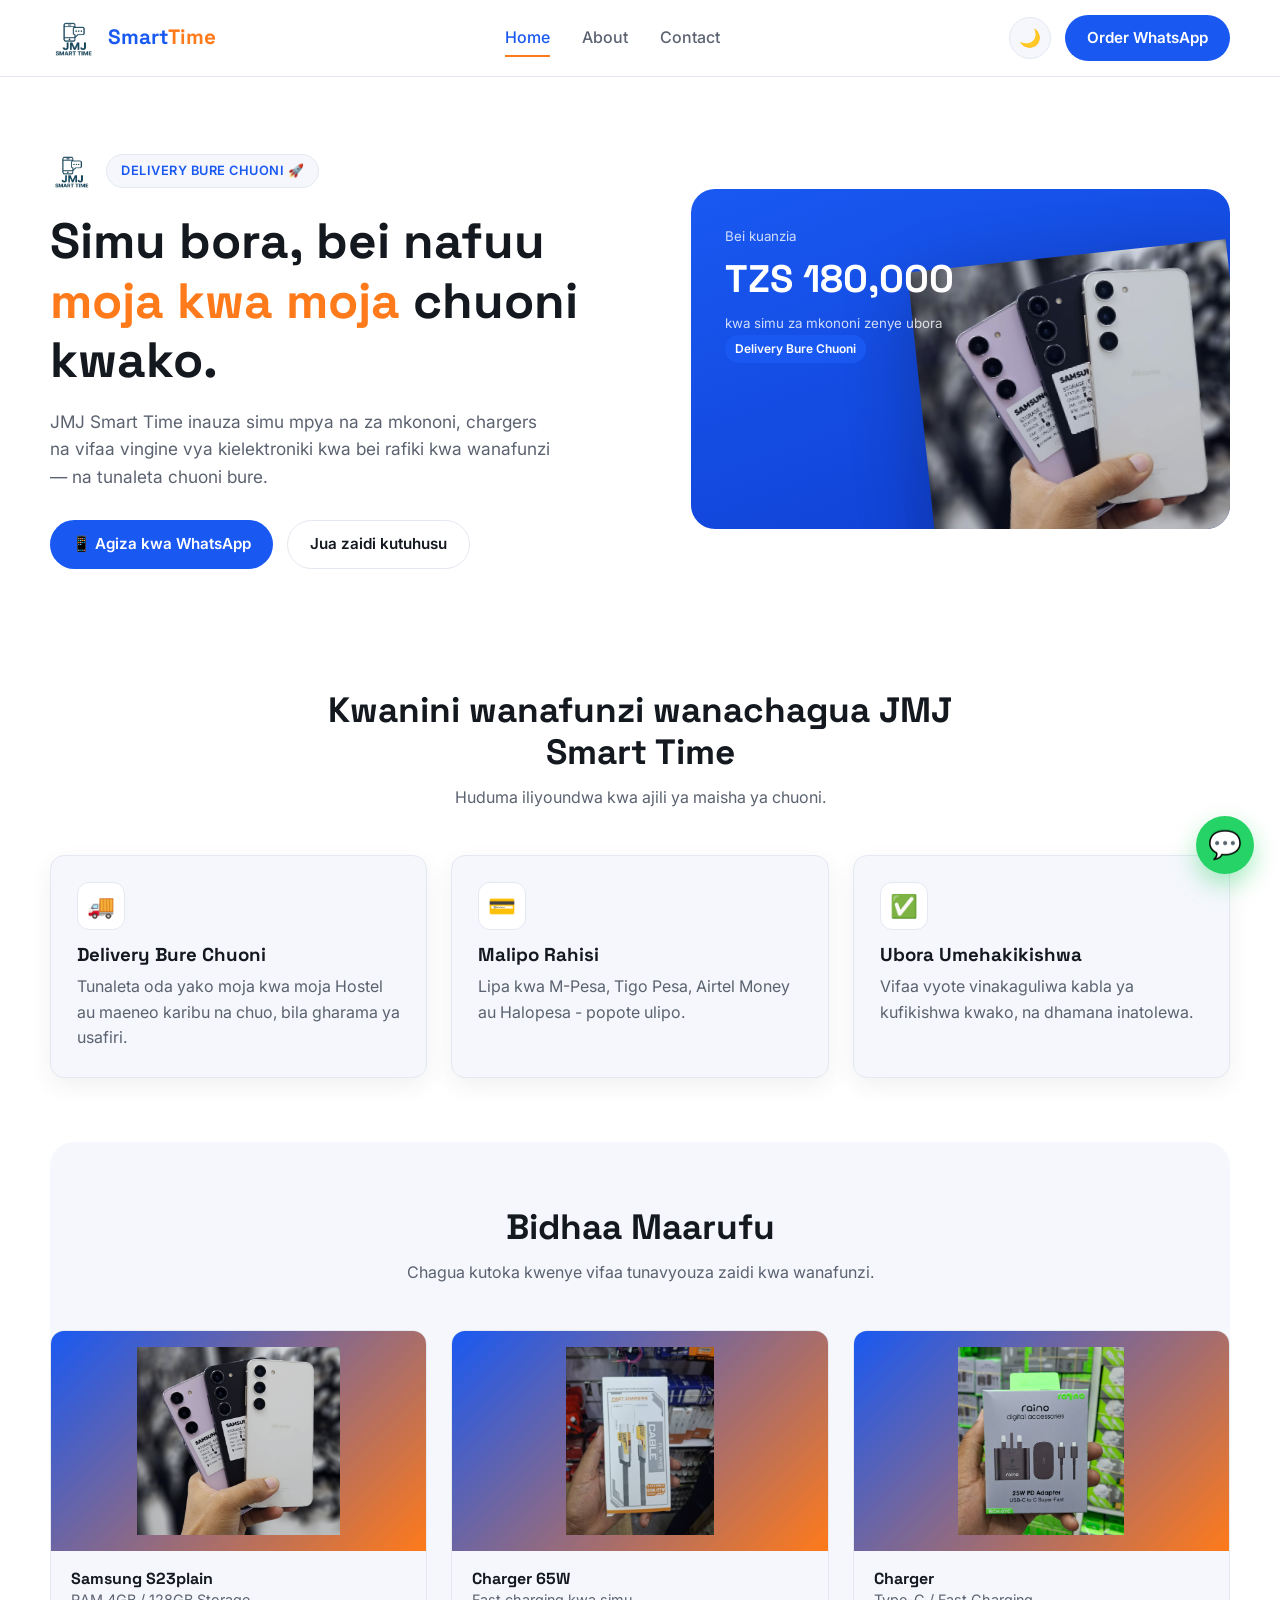
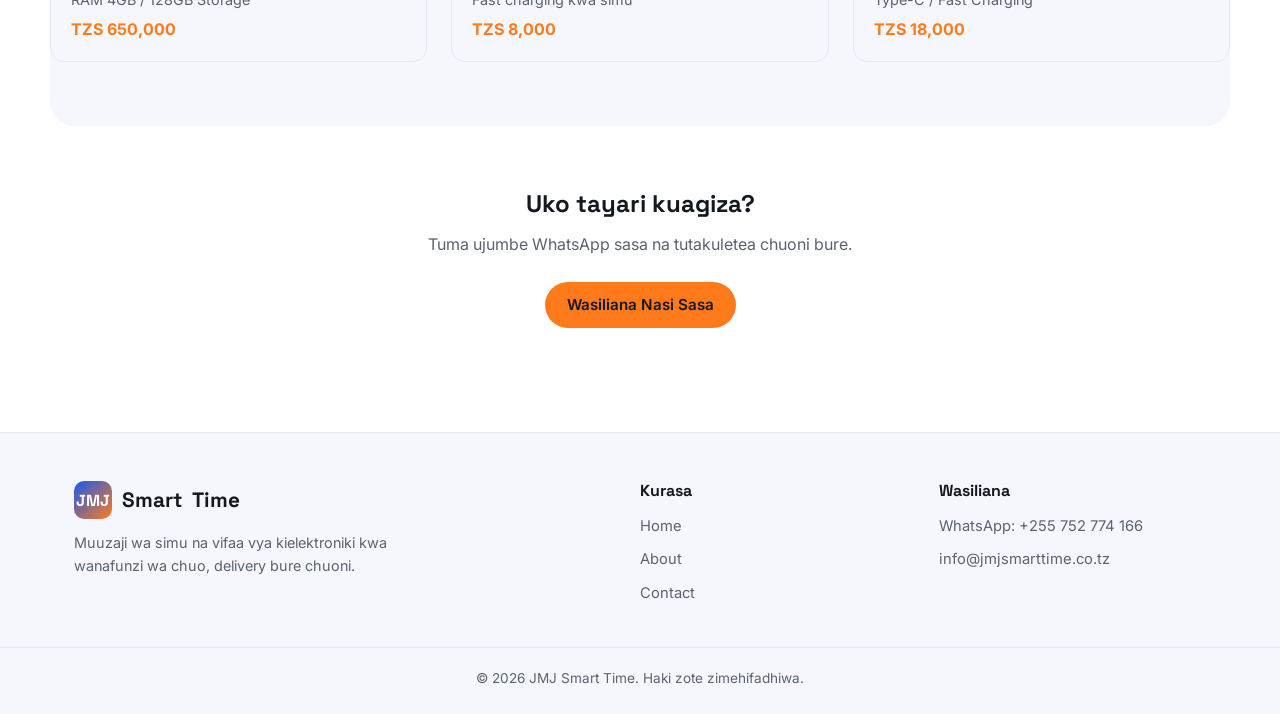
==== index.html @ 33f587fa "Initial commit - JMJ Smart Time website" ====
<!DOCTYPE html>
<html lang="sw">
<head>
<meta charset="UTF-8">
<meta name="viewport" content="width=device-width, initial-scale=1.0">
<title>JMJ Smart Time | Simu na Vifaa vya Kielektroniki - Chuo</title>
<meta name="description" content="JMJ Smart Time - muuzaji wa simu na vifaa vya kielektroniki kwa wanafunzi wa chuo. Delivery bure chuoni.">
<link rel="stylesheet" href="css/style.css">
</head>
<body>

<!-- ===== HEADER ===== -->
<header class="site-header">
  <div class="container nav">
    <a href="index.html" class="logo">
      <img src="images/logo/logo.png" alt="JMJ Smart Time logo" class="brand-logo">
      <span class="logo-text">Smart<span>Time</span></span>
    </a>

    <nav class="nav-links" id="navLinks">
      <a href="index.html" class="active">Home</a>
      <a href="about.html">About</a>
      <a href="contact.html">Contact</a>
    </nav>

    <div class="nav-actions">
      <button class="theme-toggle" id="themeToggle" aria-label="Badilisha mwonekano">🌙</button>
      <a href="https://wa.me/255752774166" target="_blank" class="btn btn-primary">Order WhatsApp</a>
      <button class="burger" id="burgerBtn" aria-label="Menu">
        <span></span><span></span><span></span>
      </button>
    </div>
  </div>
</header>

<!-- ===== HERO ===== -->
<section class="hero container">
  <div>
    <div class="hero-brand-wrap">
      <img src="images/logo/logo.png" alt="JMJ Smart Time logo" class="hero-brand-logo">
      <span class="eyebrow">Delivery bure chuoni 🚀</span>
    </div>
    <h1>Simu bora, bei nafuu <span class="accent-text">moja kwa moja</span> chuoni kwako.</h1>
    <p>JMJ Smart Time inauza simu mpya na za mkononi, chargers na vifaa vingine vya kielektroniki kwa bei rafiki kwa wanafunzi — na tunaleta chuoni bure.</p>
    <div class="hero-cta">
      <a href="https://wa.me/255752774166" target="_blank" class="btn btn-primary">📱 Agiza kwa WhatsApp</a>
      <a href="about.html" class="btn btn-outline">Jua zaidi kutuhusu</a>
    </div>
  </div>

  <div class="hero-visual">
    <img src="images/samsung-s23plain.png" alt="Samsung S23plain" class="hero-phone-image">
    <div class="hero-visual-content">
      <div>
        <small>Bei kuanzia</small>
        <div class="hero-price">TZS 180,000</div>
        <small>kwa simu za mkononi zenye ubora</small>
      </div>
      <div>
        <span class="badge">Delivery Bure Chuoni</span>
      </div>
    </div>
  </div>
</section>

<!-- ===== KWANINI SISI ===== -->
<section class="section container">
  <div class="section-head">
    <h2>Kwanini wanafunzi wanachagua JMJ Smart Time</h2>
    <p>Huduma iliyoundwa kwa ajili ya maisha ya chuoni.</p>
  </div>

  <div class="grid-3">
    <div class="card">
      <div class="feature-icon">🚚</div>
      <h3>Delivery Bure Chuoni</h3>
      <p style="color:var(--text-soft); margin-top:8px;">Tunaleta oda yako moja kwa moja Hostel au maeneo karibu na chuo, bila gharama ya usafiri.</p>
    </div>
    <div class="card">
      <div class="feature-icon">💳</div>
      <h3>Malipo Rahisi</h3>
      <p style="color:var(--text-soft); margin-top:8px;">Lipa kwa M-Pesa, Tigo Pesa, Airtel Money au Halopesa - popote ulipo.</p>
    </div>
    <div class="card">
      <div class="feature-icon">✅</div>
      <h3>Ubora Umehakikishwa</h3>
      <p style="color:var(--text-soft); margin-top:8px;">Vifaa vyote vinakaguliwa kabla ya kufikishwa kwako, na dhamana inatolewa.</p>
    </div>
  </div>
</section>

<!-- ===== BIDHAA MAALUM ===== -->
<section class="section container" style="background:var(--surface); border-radius:24px;">
  <div class="section-head">
    <h2>Bidhaa Maarufu</h2>
    <p>Chagua kutoka kwenye vifaa tunavyouza zaidi kwa wanafunzi.</p>
  </div>

  <div class="grid-3">
    <div class="product-card">
      <div class="product-thumb"><img src="images/samsung-s23plain.png" alt="Samsung S23plain"></div>
      <div class="product-info">
        <h4>Samsung S23plain</h4>
        <p style="color:var(--text-soft); font-size:.9rem;">RAM 4GB / 128GB Storage</p>
        <div class="price">TZS 650,000</div>
      </div>
    </div>
    <div class="product-card">
      <div class="product-thumb"><img src="images/charger-65w.png" alt="Charger 65W"></div>
      <div class="product-info">
        <h4>Charger 65W</h4>
        <p style="color:var(--text-soft); font-size:.9rem;">Fast charging kwa simu</p>
        <div class="price">TZS 8,000</div>
      </div>
    </div>
    <div class="product-card">
      <div class="product-thumb"><img src="images/charger-18000.png" alt="Charger 18,000"></div>
      <div class="product-info">
        <h4>Charger</h4>
        <p style="color:var(--text-soft); font-size:.9rem;">Type-C / Fast Charging</p>
        <div class="price">TZS 18,000</div>
      </div>
    </div>
  </div>
</section>

<!-- ===== CTA ===== -->
<section class="section container" style="text-align:center;">
  <h2 style="margin-bottom:14px;">Uko tayari kuagiza?</h2>
  <p style="color:var(--text-soft); margin-bottom:24px;">Tuma ujumbe WhatsApp sasa na tutakuletea chuoni bure.</p>
  <a href="https://wa.me/255752774166" target="_blank" class="btn btn-accent">Wasiliana Nasi Sasa</a>
</section>

<!-- ===== FOOTER ===== -->
<footer class="site-footer">
  <div class="container footer-grid">
    <div>
      <div class="logo" style="margin-bottom:12px;">
        <span class="logo-badge">JMJ</span> Smart<span>Time</span>
      </div>
      <p style="color:var(--text-soft); font-size:.9rem; max-width:36ch;">Muuzaji wa simu na vifaa vya kielektroniki kwa wanafunzi wa chuo, delivery bure chuoni.</p>
    </div>
    <div>
      <h4>Kurasa</h4>
      <a href="index.html">Home</a>
      <a href="about.html">About</a>
      <a href="contact.html">Contact</a>
    </div>
    <div>
      <h4>Wasiliana</h4>
      <a href="https://wa.me/255752774166" target="_blank">WhatsApp: +255 752 774 166</a>
      <a href="mailto:info@jmjsmarttime.co.tz">info@jmjsmarttime.co.tz</a>
    </div>
  </div>
  <div class="footer-bottom">&copy; 2026 JMJ Smart Time. Haki zote zimehifadhiwa.</div>
</footer>

<a href="https://wa.me/255752774166" target="_blank" class="whatsapp-float" aria-label="Wasiliana WhatsApp">💬</a>

<script src="js/main.js"></script>
</body>
</html>
---- css/style.css ----
/* =====================================================
   JMJ SMART TIME — Stylesheet kuu
   ===================================================== */

@import url('https://fonts.googleapis.com/css2?family=Space+Grotesk:wght@500;600;700&family=Inter:wght@400;500;600&display=swap');

:root{
  /* --- Light mode (default) --- */
  --bg: #FFFFFF;
  --surface: #F5F7FC;
  --text: #14181F;
  --text-soft: #5B6270;
  --primary: #1959F2;
  --accent: #FF7A1A;
  --border: #E4E8F1;
  --card-shadow: 0 8px 24px rgba(20,24,31,0.06);
  --radius: 14px;
}

[data-theme="dark"]{
  --bg: #14181F;
  --surface: #1C212B;
  --text: #F5F7FC;
  --text-soft: #A6ACB9;
  --primary: #5B87FF;
  --accent: #FFC93C;
  --border: #2A303C;
  --card-shadow: 0 8px 24px rgba(0,0,0,0.35);
}

*{ box-sizing: border-box; margin:0; padding:0; }

html{ scroll-behavior: smooth; }

body{
  background: var(--bg);
  color: var(--text);
  font-family: 'Inter', sans-serif;
  line-height: 1.6;
  transition: background .3s ease, color .3s ease;
}

h1,h2,h3,h4{
  font-family: 'Space Grotesk', sans-serif;
  line-height: 1.2;
  color: var(--text);
}

a{ text-decoration:none; color: inherit; }
img{ max-width:100%; display:block; }
ul{ list-style:none; }

.container{
  width:100%;
  max-width: 1180px;
  margin: 0 auto;
  padding: 0 24px;
}

/* ---------- Header / Nav ---------- */
.site-header{
  position: sticky;
  top:0;
  z-index: 50;
  background: var(--bg);
  border-bottom: 1px solid var(--border);
}

.nav{
  display:flex;
  align-items:center;
  justify-content: space-between;
  padding: 14px 0;
}

.logo{
  display:flex;
  align-items:center;
  gap:10px;
  font-family:'Space Grotesk', sans-serif;
  font-weight:700;
  font-size:1.3rem;
}

.brand-logo{
  width:48px;
  height:48px;
  object-fit:contain;
  display:block;
}

.logo-text{ color: var(--primary); }
.logo-text span{ color: var(--accent); }

.logo-badge{
  width:38px; height:38px;
  border-radius:10px;
  background: linear-gradient(135deg, var(--primary), var(--accent));
  display:flex; align-items:center; justify-content:center;
  color:#fff; font-weight:700; font-size:1rem;
}

.nav-links{
  display:flex;
  gap: 32px;
  font-weight:500;
}

.nav-links a{
  position:relative;
  color: var(--text-soft);
  transition: color .2s ease;
}
.nav-links a:hover, .nav-links a.active{ color: var(--primary); }
.nav-links a.active::after{
  content:"";
  position:absolute;
  left:0; bottom:-6px;
  width:100%; height:2px;
  background: var(--accent);
}

.nav-actions{ display:flex; align-items:center; gap:14px; }

.theme-toggle{
  width:42px; height:42px;
  border-radius: 50%;
  border:1px solid var(--border);
  background: var(--surface);
  cursor:pointer;
  display:flex; align-items:center; justify-content:center;
  font-size:1.1rem;
}

.burger{
  display:none;
  flex-direction:column;
  gap:5px;
  cursor:pointer;
  background:none; border:none;
}
.burger span{ width:24px; height:2px; background: var(--text); display:block; }

.btn{
  display:inline-flex;
  align-items:center;
  gap:8px;
  padding: 11px 22px;
  border-radius: 999px;
  font-weight:600;
  font-size:.95rem;
  border: none;
  cursor:pointer;
  transition: transform .15s ease, box-shadow .15s ease;
}
.btn:hover{ transform: translateY(-2px); }

.btn-primary{ background: var(--primary); color:#fff; }
.btn-primary:hover{ box-shadow: 0 10px 24px rgba(25,89,242,0.35); }

.btn-accent{ background: var(--accent); color:#14181F; }
.btn-accent:hover{ box-shadow: 0 10px 24px rgba(255,122,26,0.35); }

.btn-outline{
  background: transparent;
  border: 1.5px solid var(--border);
  color: var(--text);
}

/* ---------- Hero ---------- */
.hero{
  padding: 72px 0 56px;
  display:grid;
  grid-template-columns: 1.1fr 1fr;
  gap: 48px;
  align-items:center;
}

.hero-brand-wrap{
  display:flex;
  align-items:center;
  gap:12px;
  margin-bottom: 18px;
  flex-wrap:wrap;
}

.hero-brand-logo{
  width:44px;
  height:44px;
  object-fit:contain;
  display:block;
}

.eyebrow{
  display:inline-block;
  padding: 6px 14px;
  border-radius: 999px;
  background: var(--surface);
  border:1px solid var(--border);
  color: var(--primary);
  font-weight:600;
  font-size:.8rem;
  letter-spacing:.04em;
  text-transform:uppercase;
  margin-bottom: 0;
}

.hero h1{
  font-size: clamp(2rem, 4vw, 3.1rem);
  margin-bottom: 18px;
}
.hero h1 .accent-text{ color: var(--accent); }

.hero p{
  color: var(--text-soft);
  font-size: 1.08rem;
  max-width: 46ch;
  margin-bottom: 30px;
}

.hero-cta{ display:flex; gap:14px; flex-wrap:wrap; }

.hero-visual{
  position:relative;
  background: linear-gradient(160deg, var(--primary) 0%, #0F3ED1 100%);
  border-radius: 24px;
  padding: 34px;
  color:#fff;
  min-height: 340px;
  display:flex;
  flex-direction:column;
  justify-content:space-between;
  overflow:hidden;
}
.hero-visual-content{
  position:relative;
  z-index:2;
  display:flex;
  flex-direction:column;
  justify-content:space-between;
  min-height:100%;
}
.hero-phone-image{
  position:absolute;
  right:-12px;
  bottom:-22px;
  width:min(74%, 320px);
  max-width:320px;
  opacity:.96;
  pointer-events:none;
  z-index:1;
  filter: drop-shadow(0 22px 40px rgba(0,0,0,0.28));
  transform: rotate(-6deg);
}
.hero-visual::after{
  content:"";
  position:absolute;
  right:-40px; bottom:-40px;
  width:180px; height:180px;
  background: var(--accent);
  border-radius:50%;
  opacity:.25;
}
.hero-price{
  font-family:'Space Grotesk', sans-serif;
  font-size: 2.4rem;
  font-weight:700;
}
.hero-visual small{ opacity:.8; }

/* ---------- Sections ---------- */
.section{ padding: 64px 0; }
.section-head{ text-align:center; max-width: 640px; margin: 0 auto 44px; }
.section-head h2{ font-size: clamp(1.6rem, 3vw, 2.2rem); margin-bottom: 12px; }
.section-head p{ color: var(--text-soft); }

.grid-3{
  display:grid;
  grid-template-columns: repeat(3, 1fr);
  gap: 24px;
}

.card{
  background: var(--surface);
  border: 1px solid var(--border);
  border-radius: var(--radius);
  padding: 26px;
  box-shadow: var(--card-shadow);
}

.product-card{
  background: var(--surface);
  border:1px solid var(--border);
  border-radius: var(--radius);
  overflow:hidden;
  transition: transform .2s ease;
}
.product-card:hover{ transform: translateY(-6px); }
.product-thumb{
  height: 220px;
  background: linear-gradient(135deg, var(--primary), var(--accent));
  display:flex; align-items:center; justify-content:center;
  padding: 16px;
  overflow:hidden;
}
.product-thumb img{
  width: 100%;
  height: 100%;
  object-fit: contain;
  display:block;
  border-radius: 10px;
}
.product-info{ padding: 18px 20px; }
.product-info .price{ color: var(--accent); font-weight:700; margin-top:6px; }

.badge{
  display:inline-block;
  font-size:.75rem;
  font-weight:600;
  padding:4px 10px;
  border-radius:999px;
  background: var(--primary);
  color:#fff;
}

/* Feature icon boxes */
.feature-icon{
  width:48px; height:48px;
  border-radius:12px;
  background: var(--bg);
  border:1px solid var(--border);
  display:flex; align-items:center; justify-content:center;
  font-size:1.4rem;
  margin-bottom: 14px;
}

/* ---------- About page ---------- */
.about-hero{ padding: 56px 0 20px; text-align:center; }
.about-hero p{ color: var(--text-soft); max-width: 60ch; margin: 14px auto 0; }

.values{ display:grid; grid-template-columns: repeat(4,1fr); gap:20px; }

.timeline{ max-width: 720px; margin: 0 auto; }
.timeline-item{
  display:flex; gap:20px;
  padding: 20px 0;
  border-bottom: 1px solid var(--border);
}
.timeline-year{
  font-family:'Space Grotesk', sans-serif;
  color: var(--primary); font-weight:700; min-width: 80px;
}

/* ---------- Contact page ---------- */
.contact-wrap{
  display:grid;
  grid-template-columns: 1fr 1fr;
  gap: 44px;
  align-items:start;
}

.form-group{ margin-bottom: 18px; }
.form-group label{ display:block; font-weight:600; margin-bottom:6px; font-size:.92rem; }
.form-group input, .form-group textarea{
  width:100%;
  padding: 12px 14px;
  border-radius: 10px;
  border:1px solid var(--border);
  background: var(--surface);
  color: var(--text);
  font-family:'Inter', sans-serif;
  font-size:.95rem;
}
.form-group textarea{ min-height: 120px; resize: vertical; }

.contact-info-item{
  display:flex; gap:14px; align-items:flex-start;
  padding: 16px 0;
  border-bottom: 1px solid var(--border);
}

/* ---------- Footer ---------- */
.site-footer{
  background: var(--surface);
  border-top: 1px solid var(--border);
  padding: 48px 0 24px;
  margin-top: 40px;
}
.footer-grid{
  display:grid;
  grid-template-columns: 2fr 1fr 1fr;
  gap: 32px;
  margin-bottom: 32px;
}
.footer-grid h4{ margin-bottom: 14px; font-size:1rem; }
.footer-grid a{ color: var(--text-soft); display:block; margin-bottom:10px; font-size:.92rem; }
.footer-grid a:hover{ color: var(--primary); }
.footer-bottom{
  text-align:center;
  color: var(--text-soft);
  font-size:.85rem;
  padding-top: 20px;
  border-top: 1px solid var(--border);
}

/* ---------- WhatsApp floating button ---------- */
.whatsapp-float{
  position: fixed;
  bottom: 26px;
  right: 26px;
  width: 58px; height: 58px;
  border-radius: 50%;
  background: #25D366;
  display:flex; align-items:center; justify-content:center;
  color:#fff;
  font-size: 1.7rem;
  box-shadow: 0 10px 24px rgba(37,211,102,.4);
  z-index: 60;
  animation: pulse 2.4s infinite;
}
@keyframes pulse{
  0%{ box-shadow: 0 0 0 0 rgba(37,211,102,.5); }
  70%{ box-shadow: 0 0 0 14px rgba(37,211,102,0); }
  100%{ box-shadow: 0 0 0 0 rgba(37,211,102,0); }
}

/* ---------- Responsive ---------- */
@media (max-width: 900px){
  .hero{ grid-template-columns: 1fr; }
  .grid-3{ grid-template-columns: repeat(2,1fr); }
  .values{ grid-template-columns: repeat(2,1fr); }
  .contact-wrap{ grid-template-columns: 1fr; }
  .footer-grid{ grid-template-columns: 1fr 1fr; }
}

@media (max-width: 640px){
  .nav-links{
    position:absolute;
    top:100%; left:0; right:0;
    background: var(--bg);
    border-bottom: 1px solid var(--border);
    flex-direction:column;
    padding: 18px 24px;
    gap: 18px;
    display:none;
  }
  .nav-links.open{ display:flex; }
  .burger{ display:flex; }
  .grid-3{ grid-template-columns: 1fr; }
  .values{ grid-template-columns: 1fr; }
  .footer-grid{ grid-template-columns: 1fr; }
  .hero-cta .btn{ flex:1; justify-content:center; }
}
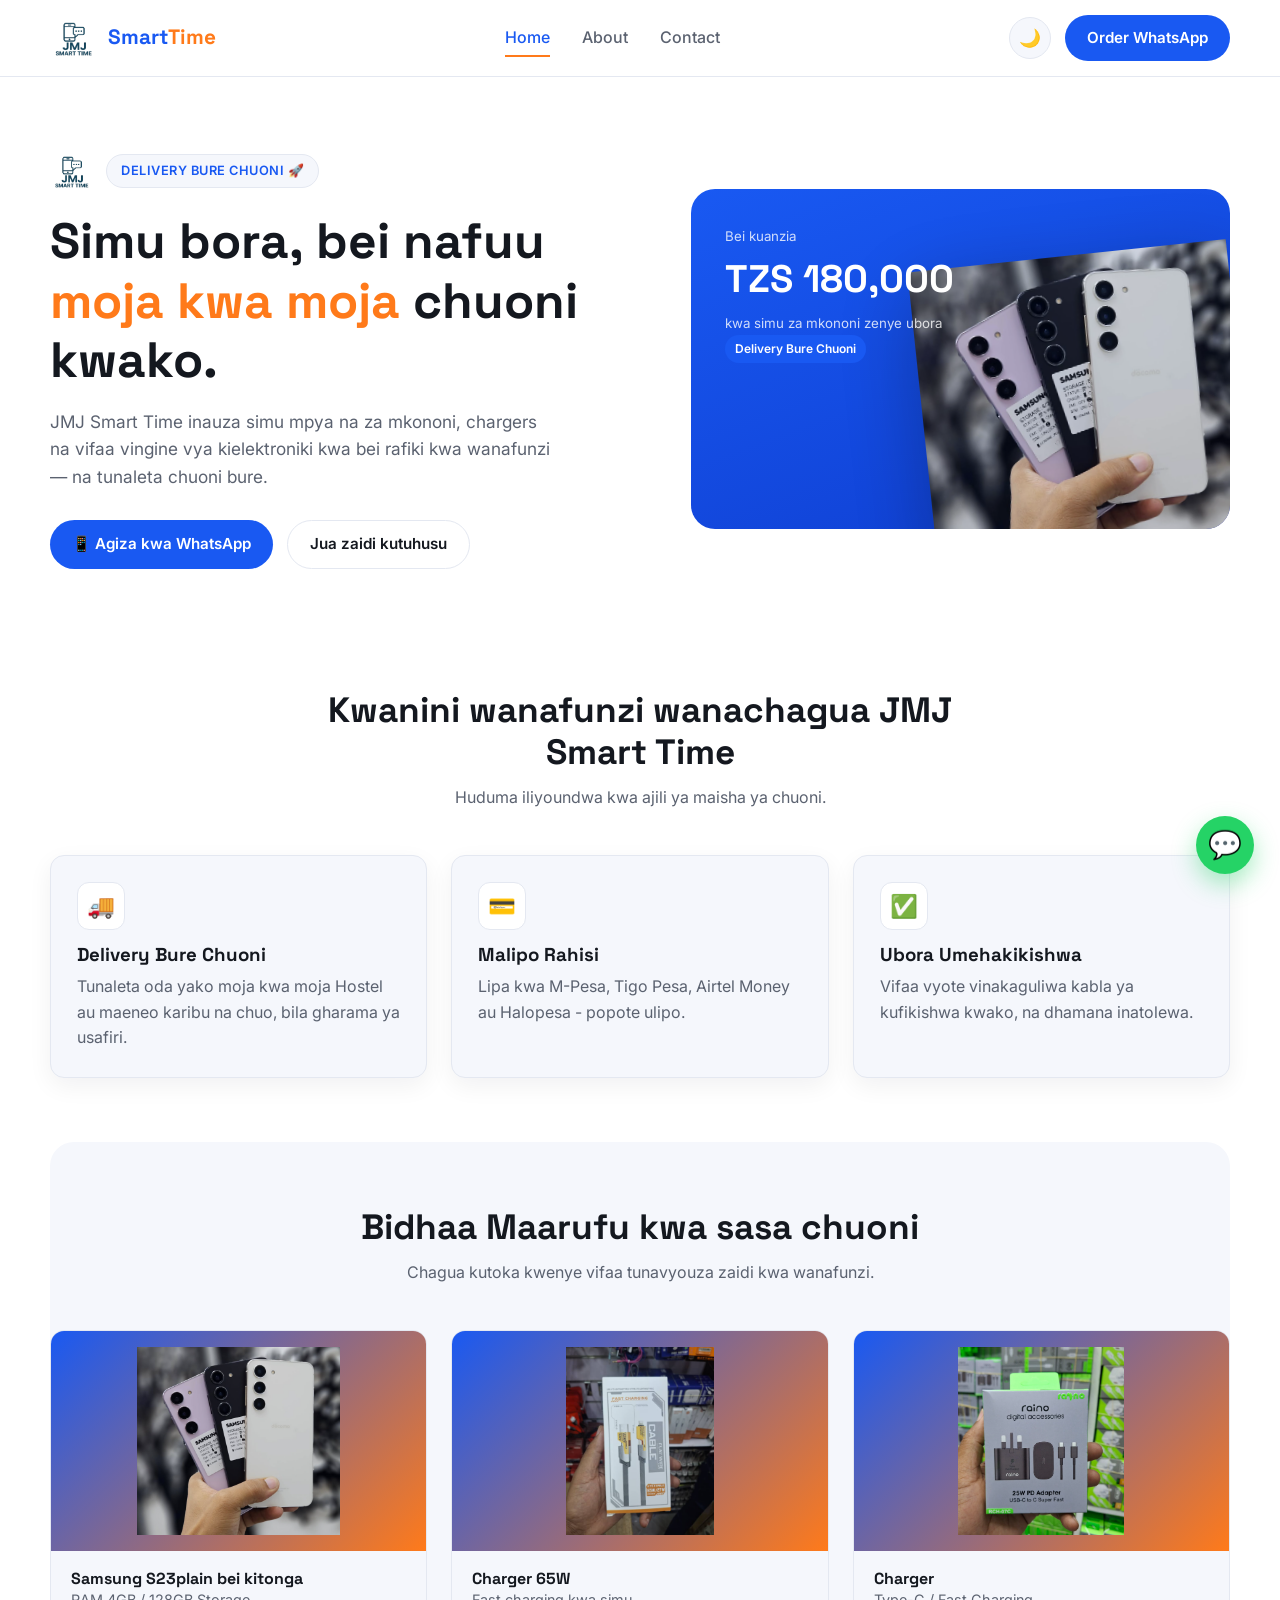
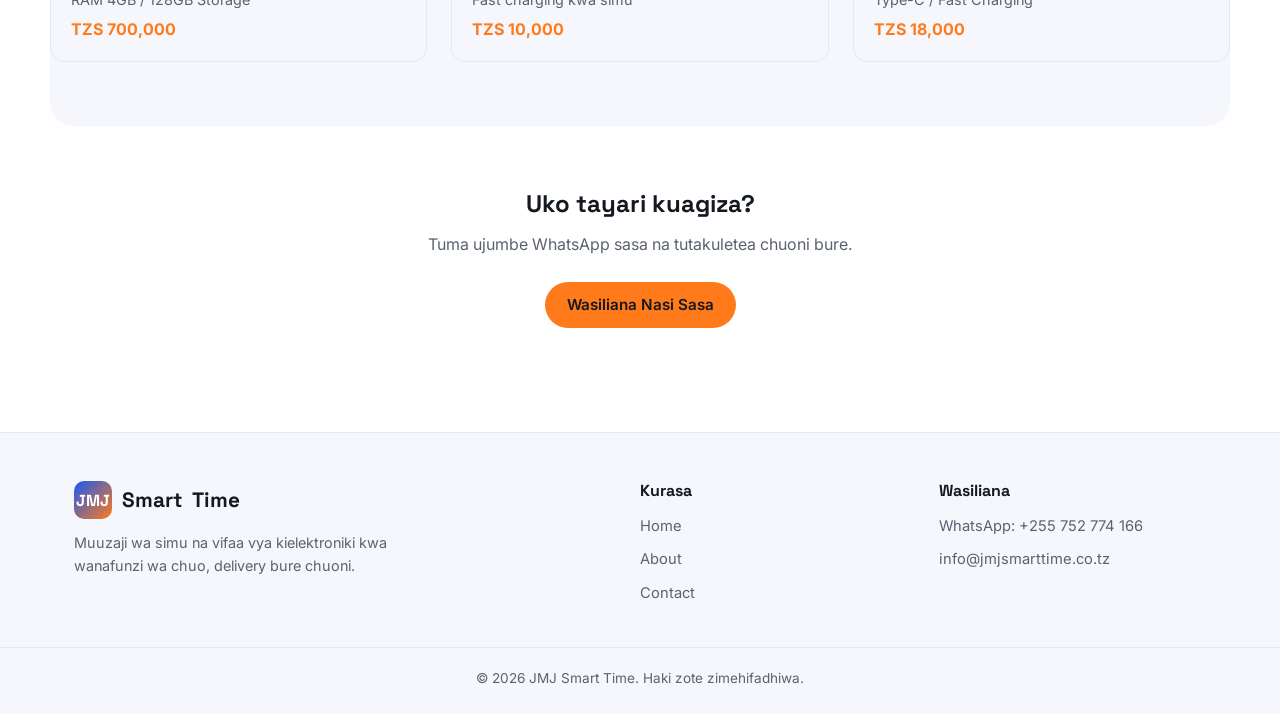
==== commit 6cd390b4: "Update hero price and promo text" ====
--- a/index.html
+++ b/index.html
@@ -92,7 +92,7 @@
 <!-- ===== BIDHAA MAALUM ===== -->
 <section class="section container" style="background:var(--surface); border-radius:24px;">
   <div class="section-head">
-    <h2>Bidhaa Maarufu</h2>
+    <h2>Bidhaa Maarufu kwa sasa chuoni</h2>
     <p>Chagua kutoka kwenye vifaa tunavyouza zaidi kwa wanafunzi.</p>
   </div>
 
@@ -100,9 +100,9 @@
     <div class="product-card">
       <div class="product-thumb"><img src="images/samsung-s23plain.png" alt="Samsung S23plain"></div>
       <div class="product-info">
-        <h4>Samsung S23plain</h4>
+        <h4>Samsung S23plain bei kitonga</h4>
         <p style="color:var(--text-soft); font-size:.9rem;">RAM 4GB / 128GB Storage</p>
-        <div class="price">TZS 650,000</div>
+        <div class="price">TZS 700,000</div>
       </div>
     </div>
     <div class="product-card">
@@ -110,7 +110,7 @@
       <div class="product-info">
         <h4>Charger 65W</h4>
         <p style="color:var(--text-soft); font-size:.9rem;">Fast charging kwa simu</p>
-        <div class="price">TZS 8,000</div>
+        <div class="price">TZS 10,000</div>
       </div>
     </div>
     <div class="product-card">
